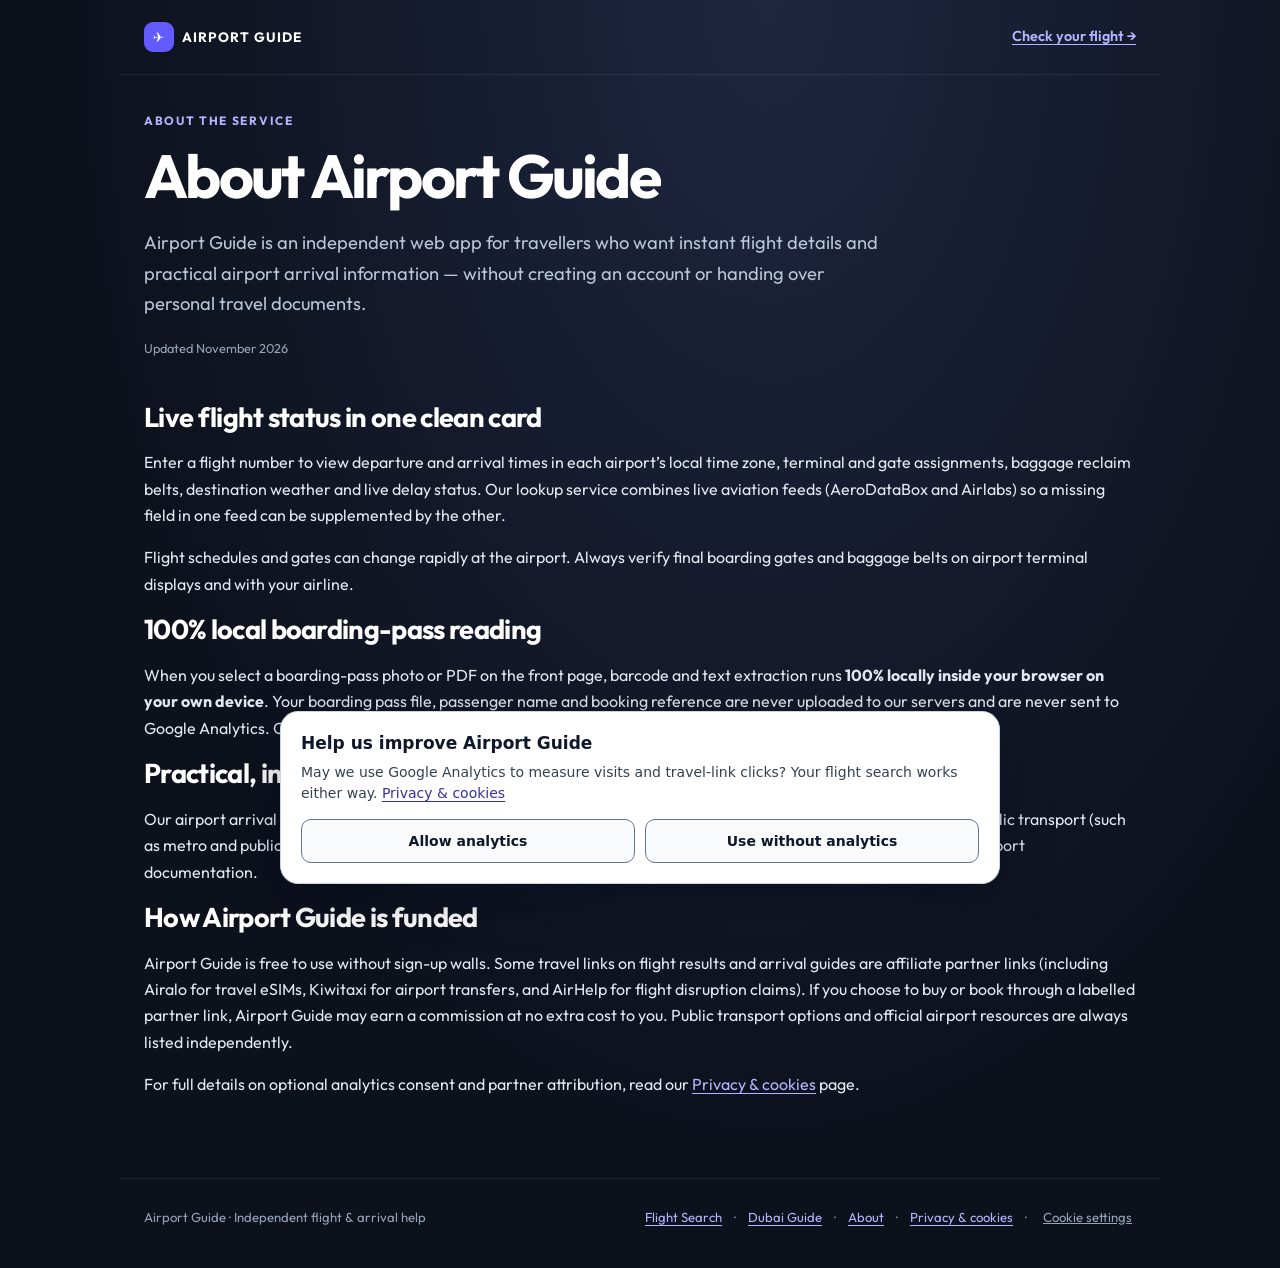
==== about/index.html @ 36fd2aa5 "Optimize Dubai arrival guide, dynamic DXB partner cards, live examples and About page" ====
<!DOCTYPE html>
<html lang="en">
<head>
    <meta charset="UTF-8">
    <meta name="viewport" content="width=device-width, initial-scale=1.0">
    <title>About Airport Guide | Independent Flight Status &amp; Arrival Help</title>
    <meta name="description" content="Learn how Airport Guide provides live flight status, 100% local browser-only boarding pass reading, and independent airport arrival guides.">
    <link rel="canonical" href="https://airportguideapp.com/about/">
    <link rel="stylesheet" href="/assets/guide.css?v=20261114-dxb">
    <link rel="stylesheet" href="/assets/analytics.css?v=20261106-affiliates">
    <script src="/assets/analytics.js?v=20261106-affiliates" defer></script>
</head>
<body>
    <header class="site-header">
        <a class="brand" href="/"><span aria-hidden="true">✈</span>AIRPORT GUIDE</a>
        <a class="header-link" href="/">Check your flight →</a>
    </header>
    <main class="guide">
        <div class="eyebrow">About the service</div>
        <h1>About Airport Guide</h1>
        <p class="intro">Airport Guide is an independent web app for travellers who want instant flight details and practical airport arrival information — without creating an account or handing over personal travel documents.</p>
        <p class="reviewed">Updated November 2026</p>

        <section class="section">
            <h2>Live flight status in one clean card</h2>
            <p>Enter a flight number to view departure and arrival times in each airport’s local time zone, terminal and gate assignments, baggage reclaim belts, destination weather and live delay status. Our lookup service combines live aviation feeds (AeroDataBox and Airlabs) so a missing field in one feed can be supplemented by the other.</p>
            <p>Flight schedules and gates can change rapidly at the airport. Always verify final boarding gates and baggage belts on airport terminal displays and with your airline.</p>

            <h2>100% local boarding-pass reading</h2>
            <p>When you select a boarding-pass photo or PDF on the front page, barcode and text extraction runs <strong>100% locally inside your browser on your own device</strong>. Your boarding pass file, passenger name and booking reference are never uploaded to our servers and are never sent to Google Analytics. Only the extracted flight number (for example, <code>EK32</code>) is used to fetch live public flight status.</p>

            <h2>Practical, independent arrival guides</h2>
            <p>Our airport arrival guides — starting with <a href="/guides/dubai/">Dubai International Airport (DXB)</a> — are written to help travellers compare public transport (such as metro and public buses) openly alongside taxis, private transfers and travel eSIM options, backed by links to official airport documentation.</p>

            <h2>How Airport Guide is funded</h2>
            <p>Airport Guide is free to use without sign-up walls. Some travel links on flight results and arrival guides are affiliate partner links (including Airalo for travel eSIMs, Kiwitaxi for airport transfers, and AirHelp for flight disruption claims). If you choose to buy or book through a labelled partner link, Airport Guide may earn a commission at no extra cost to you. Public transport options and official airport resources are always listed independently.</p>
            <p>For full details on optional analytics consent and partner attribution, read our <a href="/privacy/">Privacy &amp; cookies</a> page.</p>
        </section>
    </main>
    <footer class="site-footer">
        <span>Airport Guide · Independent flight &amp; arrival help</span>
        <nav class="footer-nav" aria-label="Footer">
            <a href="/">Flight Search</a> ·
            <a href="/guides/dubai/">Dubai Guide</a> ·
            <a href="/about/">About</a> ·
            <a href="/privacy/">Privacy &amp; cookies</a> ·
            <button class="ag-cookie-settings" type="button" data-cookie-settings>Cookie settings</button>
        </nav>
    </footer>
</body>
</html>
---- assets/guide.css ----
@import url('https://fonts.googleapis.com/css2?family=Outfit:wght@400;500;600;700;800&display=swap');
:root { color-scheme: dark; font-family: 'Outfit', system-ui, sans-serif; color: #e2e8f0; background: #0d111c; line-height: 1.65; }
* { box-sizing: border-box; }
html { scroll-behavior: smooth; }
body { margin: 0; background: radial-gradient(ellipse at 60% 0, #1e2640, transparent 65%); }
a { color: #b5b4ff; text-underline-offset: .2em; }
a:hover { color: #ddd6fe; }
:focus-visible { outline: 3px solid #a5b4fc; outline-offset: 5px; }
.skip { position: absolute; top: -8rem; left: 1rem; z-index: 2; padding: .8rem; background: #1e293b; }
.skip:focus { top: 1rem; }
.site-header, .guide, .site-footer { max-width: 1040px; margin: 0 auto; padding-left: 24px; padding-right: 24px; }
.site-header { display: flex; align-items: center; justify-content: space-between; gap: 16px; padding-top: 22px; padding-bottom: 22px; border-bottom: 1px solid #ffffff12; }
.brand { color: #fff; font-size: .85rem; font-weight: 700; letter-spacing: .08em; text-decoration: none; }
.brand span { display: inline-grid; place-items: center; width: 30px; height: 30px; background: #635bff; border-radius: 9px; margin-right: 8px; }
.header-link { font-size: .9rem; font-weight: 600; }
.guide { padding-top: 36px; padding-bottom: 64px; }
.breadcrumb { font-size: .85rem; color: #94a3b8; margin-bottom: 26px; }
.eyebrow { text-transform: uppercase; letter-spacing: .14em; font-size: .75rem; font-weight: 700; color: #b5b4ff; }
h1 { color: #fff; font-size: clamp(2.3rem, 5vw, 3.8rem); line-height: 1.08; letter-spacing: -.045em; margin: 12px 0 20px; max-width: 780px; }
.intro { font-size: 1.15rem; color: #b8c4d7; max-width: 750px; margin: 0; }
.reviewed { font-size: .8rem; color: #94a3b8; margin-top: 18px; }
.sr-only { position: absolute; width: 1px; height: 1px; padding: 0; margin: -1px; overflow: hidden; clip: rect(0, 0, 0, 0); white-space: nowrap; border: 0; }
.hero-flight-box { margin-top: 26px; padding: 20px 22px; border: 1px solid #6366f159; border-radius: 18px; background: linear-gradient(135deg, #1e293b99, #0f172acc); box-shadow: 0 18px 40px -20px #000000aa; }
.hero-flight-head { display: flex; align-items: baseline; justify-content: space-between; flex-wrap: wrap; gap: 8px; margin-bottom: 12px; }
.hero-flight-title { color: #fff; font-size: 1.05rem; font-weight: 700; margin: 0; }
.hero-flight-sub { color: #94a3b8; font-size: .8rem; margin: 0; }
.hero-flight-form { display: flex; gap: 10px; flex-wrap: wrap; }
.hero-flight-input { flex: 1 1 220px; min-height: 46px; padding: 10px 14px; border: 1px solid #475569; border-radius: 10px; background: #0f172a; color: #fff; font: inherit; font-weight: 600; font-size: 1rem; text-transform: uppercase; }
.hero-flight-input::placeholder { text-transform: none; font-weight: 400; color: #64748b; }
.hero-flight-input:focus { outline: 2px solid #818cf8; border-color: #818cf8; }
.hero-flight-examples { display: flex; align-items: center; flex-wrap: wrap; gap: 8px; margin-top: 12px; font-size: .8rem; color: #94a3b8; }
.flight-chip { display: inline-flex; align-items: center; gap: 5px; padding: 4px 11px; border: 1px solid #334155; border-radius: 999px; background: #1e293b88; color: #cbd5e1; text-decoration: none; font-weight: 600; font-size: .78rem; }
.flight-chip:hover { border-color: #818cf8; color: #fff; background: #312e8166; }
.flight-chip span { color: #94a3b8; font-weight: 400; font-size: .72rem; }
.hero-flight-error { color: #fca5a5; font-size: .82rem; margin: 10px 0 0; }
.terminal-grid { display: grid; grid-template-columns: repeat(3, minmax(0, 1fr)); gap: 14px; margin-top: 18px; }
.terminal-card { border: 1px solid #334155; border-radius: 16px; padding: 18px; background: #1e293b4d; }
.terminal-badge { display: inline-block; font-size: .7rem; font-weight: 700; text-transform: uppercase; letter-spacing: .1em; color: #a5b4fc; background: #312e8166; padding: 3px 9px; border-radius: 999px; margin-bottom: 8px; }
.terminal-badge.warn { color: #fde68a; background: #78350f66; }
.terminal-card h3 { margin: 4px 0 8px; font-size: 1.02rem; color: #fff; }
.terminal-card p { margin: 0; font-size: .88rem; color: #bdc9d9; line-height: 1.55; }
.airport-note { border-left: 3px solid #818cf8; padding: 10px 16px; background: #818cf80d; font-size: .9rem; margin: 24px 0; color: #cbd5e1; }
.jump-links { display: flex; flex-wrap: wrap; gap: 10px; margin: 26px 0 32px; }
.jump-links a { border: 1px solid #334155; background: #1e293b66; padding: 8px 14px; border-radius: 999px; text-decoration: none; font-size: .85rem; }
.section { margin-top: 42px; scroll-margin-top: 20px; }
h2 { color: #fff; font-size: 1.7rem; letter-spacing: -.025em; line-height: 1.2; margin: 0 0 16px; }
h3 { color: #f1f5f9; font-size: 1.12rem; line-height: 1.3; margin: 26px 0 8px; }
p { margin: 10px 0 16px; }
.muted { color: #94a3b8; }
.comparison-wrap { overflow-x: auto; border: 1px solid #334155; border-radius: 16px; margin-top: 20px; }
table { width: 100%; border-collapse: collapse; text-align: left; font-size: .93rem; }
th, td { padding: 15px 18px; border-bottom: 1px solid #ffffff10; vertical-align: top; }
th { background: #1e293baa; color: #e2e8f0; font-size: .78rem; text-transform: uppercase; letter-spacing: .06em; }
td { color: #bdc9d9; }
td:first-child { font-weight: 600; color: #fff; }
tr:last-child td { border-bottom: none; }
.offer-grid { display: grid; grid-template-columns: repeat(2, minmax(0, 1fr)); gap: 16px; }
.offer { display: flex; flex-direction: column; align-items: flex-start; border: 1px solid #6366f14d; border-radius: 18px; padding: 22px; background: linear-gradient(135deg, #312e813d, #1e293b66); margin-top: 22px; }
.offer-grid .offer { margin-top: 0; }
.offer.transfer { border-color: #fbbf2445; background: linear-gradient(135deg, #78350f2e, #1e293b66); }
.offer h3 { margin: 8px 0; font-size: 1.2rem; }
.offer p { font-size: .93rem; color: #bdc9d9; flex: 1; }
.offer-label { font-size: .7rem; font-weight: 700; letter-spacing: .12em; text-transform: uppercase; color: #a5b4fc; }
.transfer .offer-label { color: #fcd34d; }
.button { display: inline-flex; justify-content: center; align-items: center; min-height: 46px; background: #6054eb; border: 1px solid #8b83f666; border-radius: 10px; padding: 10px 18px; font-weight: 600; color: #fff; text-decoration: none; line-height: 1.3; cursor: pointer; font-family: inherit; font-size: .95rem; }
.button:hover { background: #7466f3; color: #fff; }
.button.secondary { background: #1e293b; border-color: #475569; }
.button.amber { background: #f59e0b; border-color: #fbbf24; color: #0f172a; font-weight: 700; }
.button.amber:hover { background: #fbbf24; color: #0f172a; }
.disclosure { color: #94a3b8; font-size: .8rem; margin-top: 10px; }
.steps { padding-left: 22px; }
.steps li { margin: 12px 0; padding-left: 6px; }
.flight-cta { display: flex; align-items: center; justify-content: space-between; gap: 24px; border: 1px solid #475569; border-radius: 18px; background: #1e293b66; padding: 24px; margin-top: 40px; }
.flight-cta h2 { font-size: 1.3rem; margin-bottom: 6px; }
.flight-cta p { margin: 0; font-size: .9rem; color: #aebdd0; }
.flight-cta .button { flex-shrink: 0; }
details { border-bottom: 1px solid #334155; padding: 16px 0; }
summary { cursor: pointer; color: #f1f5f9; font-weight: 600; padding: 4px 0; }
details p { font-size: .95rem; color: #bdc9d9; }
.sources { border-top: 1px solid #334155; padding-top: 24px; font-size: .85rem; color: #94a3b8; }
.sources ul { padding-left: 20px; }
.sources li { margin: 8px 0; }
.site-footer { border-top: 1px solid #ffffff12; padding-top: 24px; padding-bottom: 36px; font-size: .82rem; color: #94a3b8; display: flex; flex-wrap: wrap; align-items: center; justify-content: space-between; gap: 12px; }
.footer-nav { display: flex; flex-wrap: wrap; align-items: center; gap: 8px 12px; }
@media (max-width: 760px) {
    .terminal-grid { grid-template-columns: 1fr; }
}
@media (max-width: 600px) {
    .site-header, .guide, .site-footer { padding-left: 20px; padding-right: 20px; }
    .guide { padding-top: 24px; }
    .brand { font-size: .72rem; letter-spacing: .03em; }
    .header-link { font-size: .8rem; }
    .offer-grid { grid-template-columns: 1fr; }
    .offer { padding: 20px; }
    .hero-flight-box { padding: 16px; }
    .hero-flight-form .button { width: 100%; }
    th, td { padding: 12px; font-size: .82rem; }
    .flight-cta { flex-direction: column; align-items: flex-start; padding: 20px; }
    .intro { font-size: 1.05rem; }
}
@media (prefers-reduced-motion: reduce) { html { scroll-behavior: auto; } }
---- assets/analytics.css ----
.ag-consent[hidden] { display: none !important; }
.ag-consent { position: fixed; z-index: 100; bottom: 16px; left: 50%; transform: translateX(-50%); width: min(720px, calc(100% - 32px)); box-sizing: border-box; padding: 20px; border: 1px solid #cbd5e1; border-radius: 18px; background: #fff; color: #0f172a; box-shadow: 0 14px 50px #02061755; font: 14px/1.5 system-ui, sans-serif; }
.ag-consent h2 { margin: 0 0 6px; font-size: 17px; font-weight: 750; color: #0f172a; letter-spacing: normal; line-height: 1.4; }
.ag-consent p { margin: 0; font-size: 14px; color: #334155; }
.ag-consent a { color: #3730a3; text-decoration: underline; }
.ag-consent-actions { display: flex; gap: 10px; margin-top: 15px; flex-wrap: wrap; }
.ag-consent button { flex: 1 1 180px; min-height: 44px; padding: 10px 16px; border: 1px solid #64748b; border-radius: 10px; background: #f8fafc; color: #0f172a; font: inherit; font-weight: 650; cursor: pointer; }
.ag-consent button:hover { background: #e2e8f0; }
.ag-consent button:focus-visible, .ag-cookie-settings:focus-visible { outline: 3px solid #6366f1; outline-offset: 3px; }
.ag-cookie-settings { padding: 4px; border: 0; background: transparent; color: inherit; font: inherit; text-decoration: underline; cursor: pointer; }
.ag-privacy-footer { margin: 32px 0 12px; font: 12px/1.6 system-ui, sans-serif; text-align: center; color: #94a3b8; }
.ag-privacy-footer a { color: inherit; text-decoration: underline; }
@media (max-width: 420px) { .ag-consent { padding: 16px; bottom: 10px; } .ag-consent-actions { gap: 8px; } }
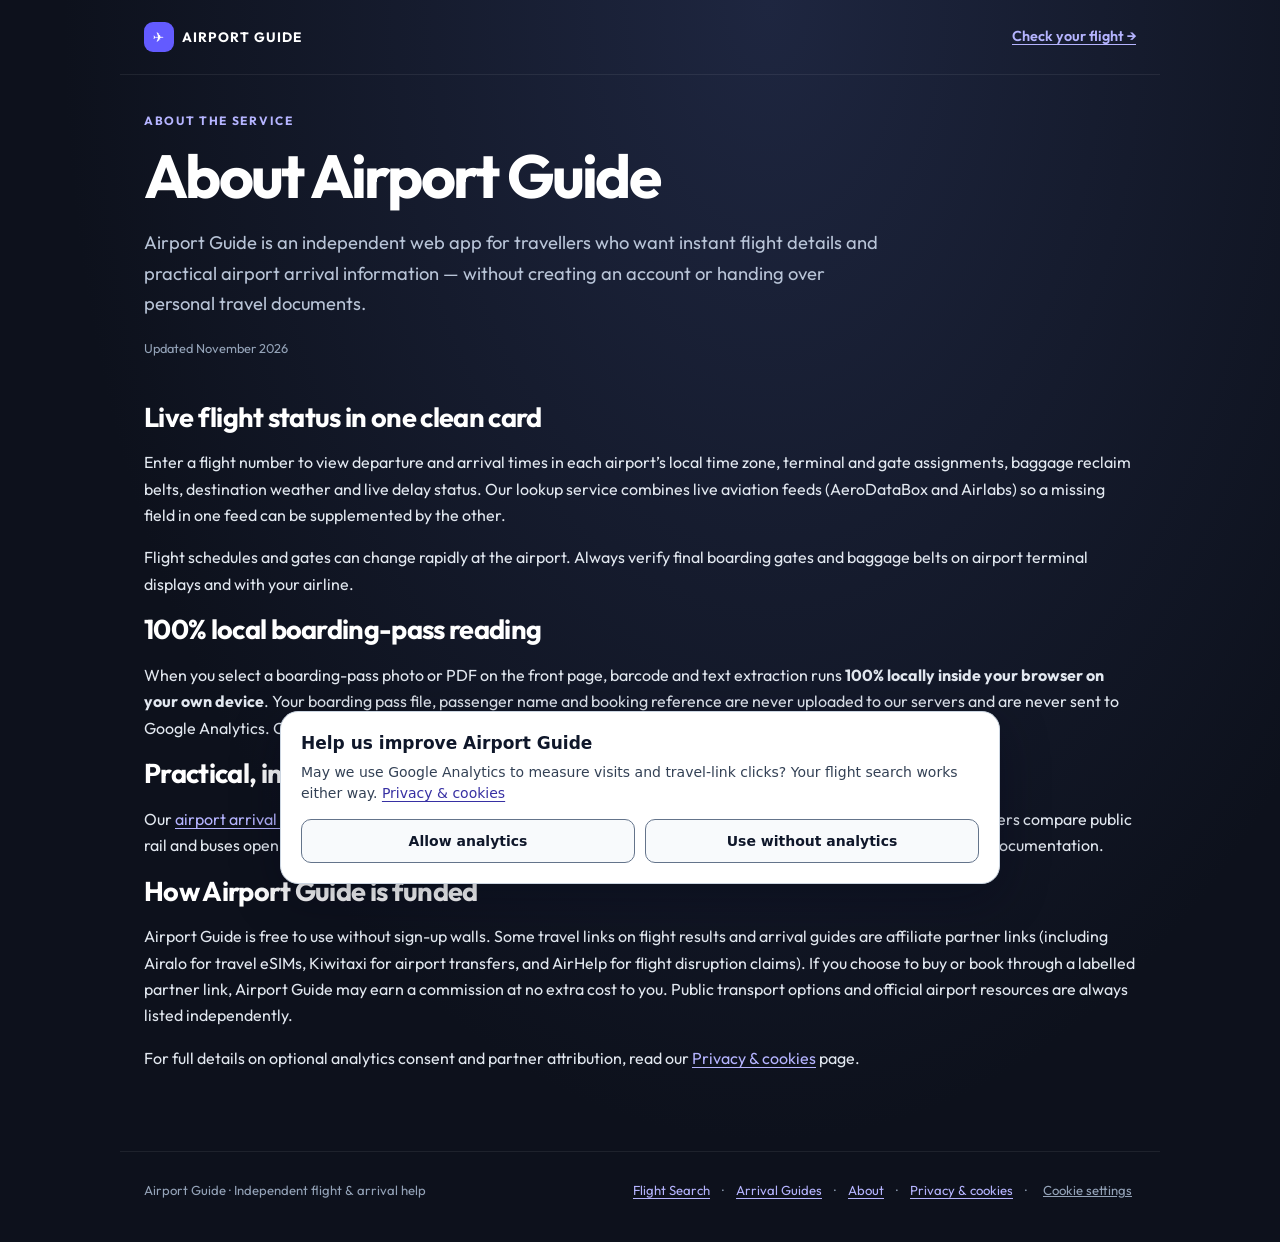
==== commit 8c1dc338: "Add guides hub and JFK, Bangkok, Tokyo arrival guides" ====
--- a/about/index.html
+++ b/about/index.html
@@ -6,9 +6,9 @@
     <title>About Airport Guide | Independent Flight Status &amp; Arrival Help</title>
     <meta name="description" content="Learn how Airport Guide provides live flight status, 100% local browser-only boarding pass reading, and independent airport arrival guides.">
     <link rel="canonical" href="https://airportguideapp.com/about/">
-    <link rel="stylesheet" href="/assets/guide.css?v=20261114-dxb">
+    <link rel="stylesheet" href="/assets/guide.css?v=20261122-guides">
     <link rel="stylesheet" href="/assets/analytics.css?v=20261106-affiliates">
-    <script src="/assets/analytics.js?v=20261106-affiliates" defer></script>
+    <script src="/assets/analytics.js?v=20261122-guides" defer></script>
 </head>
 <body>
     <header class="site-header">
@@ -30,7 +30,7 @@
             <p>When you select a boarding-pass photo or PDF on the front page, barcode and text extraction runs <strong>100% locally inside your browser on your own device</strong>. Your boarding pass file, passenger name and booking reference are never uploaded to our servers and are never sent to Google Analytics. Only the extracted flight number (for example, <code>EK32</code>) is used to fetch live public flight status.</p>
 
             <h2>Practical, independent arrival guides</h2>
-            <p>Our airport arrival guides — starting with <a href="/guides/dubai/">Dubai International Airport (DXB)</a> — are written to help travellers compare public transport (such as metro and public buses) openly alongside taxis, private transfers and travel eSIM options, backed by links to official airport documentation.</p>
+            <p>Our <a href="/guides/">airport arrival guides</a> — covering <a href="/guides/dubai/">Dubai (DXB)</a>, <a href="/guides/jfk/">New York (JFK)</a>, <a href="/guides/bangkok/">Bangkok (BKK)</a> and <a href="/guides/tokyo/">Tokyo (HND &amp; NRT)</a> — help travellers compare public rail and buses openly alongside official taxis, private transfers and travel eSIM options, backed by links to official airport documentation.</p>
 
             <h2>How Airport Guide is funded</h2>
             <p>Airport Guide is free to use without sign-up walls. Some travel links on flight results and arrival guides are affiliate partner links (including Airalo for travel eSIMs, Kiwitaxi for airport transfers, and AirHelp for flight disruption claims). If you choose to buy or book through a labelled partner link, Airport Guide may earn a commission at no extra cost to you. Public transport options and official airport resources are always listed independently.</p>
@@ -41,7 +41,7 @@
         <span>Airport Guide · Independent flight &amp; arrival help</span>
         <nav class="footer-nav" aria-label="Footer">
             <a href="/">Flight Search</a> ·
-            <a href="/guides/dubai/">Dubai Guide</a> ·
+            <a href="/guides/">Arrival Guides</a> ·
             <a href="/about/">About</a> ·
             <a href="/privacy/">Privacy &amp; cookies</a> ·
             <button class="ag-cookie-settings" type="button" data-cookie-settings>Cookie settings</button>
--- a/assets/guide.css
+++ b/assets/guide.css
@@ -82,8 +82,24 @@
 .sources li { margin: 8px 0; }
 .site-footer { border-top: 1px solid #ffffff12; padding-top: 24px; padding-bottom: 36px; font-size: .82rem; color: #94a3b8; display: flex; flex-wrap: wrap; align-items: center; justify-content: space-between; gap: 12px; }
 .footer-nav { display: flex; flex-wrap: wrap; align-items: center; gap: 8px 12px; }
+.guide-grid { display: grid; grid-template-columns: repeat(2, minmax(0, 1fr)); gap: 18px; margin-top: 22px; }
+.guide-card { display: flex; flex-direction: column; border: 1px solid #334155; border-radius: 18px; padding: 22px; background: linear-gradient(145deg, #1e293b88, #0f172ad9); text-decoration: none; color: inherit; transition: border-color .18s ease, transform .18s ease, background .18s ease; }
+.guide-card:hover { border-color: #818cf8; background: linear-gradient(145deg, #312e8155, #1e293bcc); transform: translateY(-2px); color: inherit; }
+.guide-iata { display: inline-block; align-self: flex-start; font-size: .72rem; font-weight: 700; text-transform: uppercase; letter-spacing: .12em; color: #a5b4fc; background: #312e8177; padding: 4px 10px; border-radius: 999px; margin-bottom: 10px; }
+.guide-card h3 { margin: 2px 0 8px; font-size: 1.25rem; color: #fff; }
+.guide-card p { margin: 0 0 14px; font-size: .92rem; color: #bdc9d9; line-height: 1.55; }
+.guide-meta-list { margin: 0 0 18px; padding-left: 18px; font-size: .85rem; color: #94a3b8; flex: 1; }
+.guide-meta-list li { margin: 4px 0; }
+.guide-card-cta { display: inline-flex; align-items: center; gap: 6px; font-size: .9rem; font-weight: 700; color: #b5b4ff; }
+.related-guides { margin-top: 42px; padding-top: 28px; border-top: 1px solid #334155; }
+.related-guides h2 { font-size: 1.35rem; margin-bottom: 14px; }
+.related-grid { display: grid; grid-template-columns: repeat(3, minmax(0, 1fr)); gap: 12px; }
+.related-card { display: flex; flex-direction: column; justify-content: space-between; border: 1px solid #334155; border-radius: 14px; padding: 16px; background: #1e293b55; text-decoration: none; color: inherit; }
+.related-card:hover { border-color: #818cf8; background: #312e8144; color: inherit; }
+.related-card strong { color: #fff; font-size: .98rem; display: block; margin-bottom: 4px; }
+.related-card span { color: #94a3b8; font-size: .82rem; line-height: 1.45; }
 @media (max-width: 760px) {
-    .terminal-grid { grid-template-columns: 1fr; }
+    .terminal-grid, .guide-grid, .related-grid { grid-template-columns: 1fr; }
 }
 @media (max-width: 600px) {
     .site-header, .guide, .site-footer { padding-left: 20px; padding-right: 20px; }
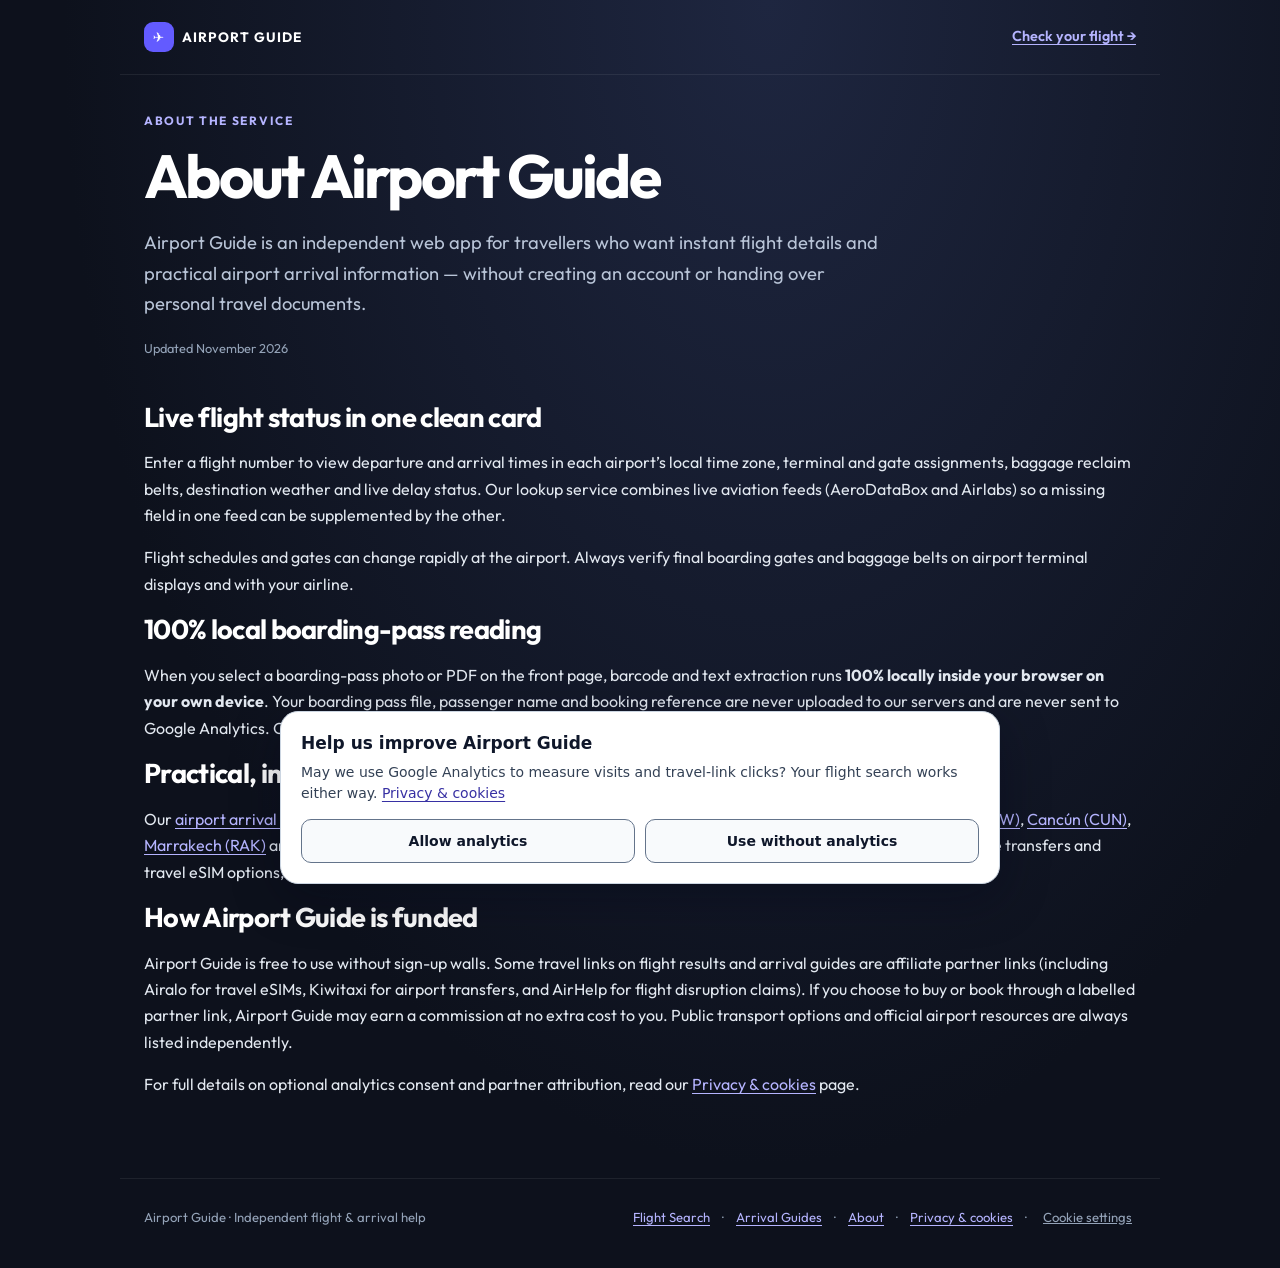
==== commit ecab14d3: "Add Wave 2 guides (Istanbul, Cancun, Marrakech, Antalya) and destination deep links" ====
--- a/about/index.html
+++ b/about/index.html
@@ -30,7 +30,7 @@
             <p>When you select a boarding-pass photo or PDF on the front page, barcode and text extraction runs <strong>100% locally inside your browser on your own device</strong>. Your boarding pass file, passenger name and booking reference are never uploaded to our servers and are never sent to Google Analytics. Only the extracted flight number (for example, <code>EK32</code>) is used to fetch live public flight status.</p>
 
             <h2>Practical, independent arrival guides</h2>
-            <p>Our <a href="/guides/">airport arrival guides</a> — covering <a href="/guides/dubai/">Dubai (DXB)</a>, <a href="/guides/jfk/">New York (JFK)</a>, <a href="/guides/bangkok/">Bangkok (BKK)</a> and <a href="/guides/tokyo/">Tokyo (HND &amp; NRT)</a> — help travellers compare public rail and buses openly alongside official taxis, private transfers and travel eSIM options, backed by links to official airport documentation.</p>
+            <p>Our <a href="/guides/">airport arrival guides</a> — covering <a href="/guides/dubai/">Dubai (DXB)</a>, <a href="/guides/jfk/">New York (JFK)</a>, <a href="/guides/bangkok/">Bangkok (BKK)</a>, <a href="/guides/tokyo/">Tokyo (HND &amp; NRT)</a>, <a href="/guides/istanbul/">Istanbul (IST &amp; SAW)</a>, <a href="/guides/cancun/">Cancún (CUN)</a>, <a href="/guides/marrakech/">Marrakech (RAK)</a> and <a href="/guides/antalya/">Antalya (AYT)</a> — help travellers compare public rail and buses openly alongside official taxis, private transfers and travel eSIM options, backed by links to official airport documentation.</p>
 
             <h2>How Airport Guide is funded</h2>
             <p>Airport Guide is free to use without sign-up walls. Some travel links on flight results and arrival guides are affiliate partner links (including Airalo for travel eSIMs, Kiwitaxi for airport transfers, and AirHelp for flight disruption claims). If you choose to buy or book through a labelled partner link, Airport Guide may earn a commission at no extra cost to you. Public transport options and official airport resources are always listed independently.</p>
